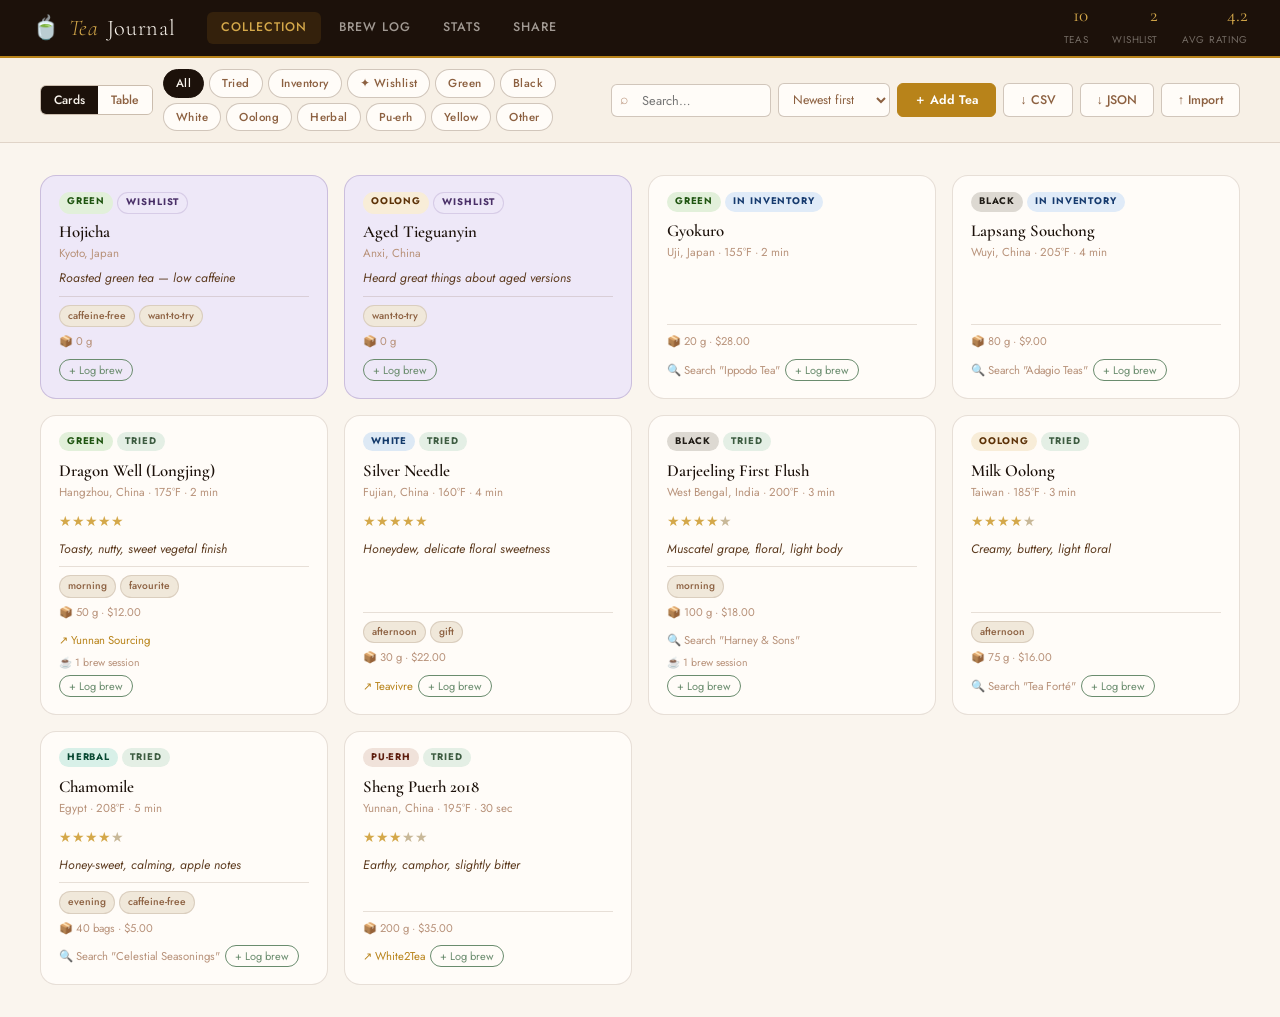
==== index.html @ 61eee1e4 "first commit" ====
<!DOCTYPE html>
<html lang="en">
<head>
  <meta charset="UTF-8">
  <meta name="viewport" content="width=device-width, initial-scale=1.0">
  <title>Tea Journal — Collection</title>
  <link rel="stylesheet" href="css/styles.css">
  <style>
    .view-toggle { display: flex; border: 1px solid var(--border-d); border-radius: var(--r-sm); overflow: hidden; }
    .view-btn { padding: 5px 13px; font-size: 0.76rem; font-family: var(--font-body); font-weight: 500; background: var(--surface); border: none; cursor: pointer; color: var(--ink-soft); transition: all 0.15s; }
    .view-btn.active { background: var(--ink); color: var(--cream); }

    /* Add panel */
    .add-panel {
      background: var(--surface);
      border: 1px solid var(--border);
      border-radius: var(--r-lg);
      padding: 1.75rem;
      margin-bottom: 1.75rem;
      box-shadow: var(--shadow);
      display: none;
    }
    .add-panel.open { display: block; animation: panel-in 0.2s ease; }
    @keyframes panel-in { from { opacity: 0; transform: translateY(-8px); } to { opacity: 1; transform: none; } }
    .panel-header { display: flex; align-items: center; justify-content: space-between; margin-bottom: 1.5rem; }
    .panel-header h2 { font-family: var(--font-display); font-size: 1.6rem; font-weight: 400; }
    .panel-hint { font-size: 0.75rem; color: var(--ink-faint); font-style: italic; }
    .panel-footer { display: flex; align-items: center; justify-content: space-between; margin-top: 1.25rem; flex-wrap: wrap; gap: 10px; }
    .panel-footer-right { display: flex; gap: 8px; }

    /* Brew log inside modal */
    .brew-form-section { background: var(--cream-d); border-radius: var(--r-md); padding: 1.1rem; margin-top: 1rem; }
    .brew-form-section h4 { font-size: 0.75rem; font-weight: 600; text-transform: uppercase; letter-spacing: 0.08em; color: var(--ink-soft); margin-bottom: 10px; }
  </style>
</head>
<body>

<!-- MAIN CONTENT (nav injected by JS) -->
<div class="page">

  <!-- Toolbar -->
  <div class="toolbar">
    <div class="view-toggle">
      <button class="view-btn active" id="btn-cards" onclick="setView('cards')">Cards</button>
      <button class="view-btn" id="btn-table" onclick="setView('table')">Table</button>
    </div>
    <div class="filter-chips" id="filter-chips">
      <span class="chip active" data-filter="all">All</span>
      <span class="chip sage" data-filter="tried">Tried</span>
      <span class="chip" data-filter="inventory">Inventory</span>
      <span class="chip wish" data-filter="wishlist">✦ Wishlist</span>
      <span class="chip" data-filter="Green">Green</span>
      <span class="chip" data-filter="Black">Black</span>
      <span class="chip" data-filter="White">White</span>
      <span class="chip" data-filter="Oolong">Oolong</span>
      <span class="chip" data-filter="Herbal">Herbal</span>
      <span class="chip" data-filter="Pu-erh">Pu-erh</span>
      <span class="chip" data-filter="Yellow">Yellow</span>
      <span class="chip" data-filter="Other">Other</span>
    </div>
    <div class="toolbar-right">
      <div class="search-box">
        <span class="icon">⌕</span>
        <input type="text" id="search-input" placeholder="Search…" oninput="render()">
      </div>
      <select class="sort-select" id="sort-select" onchange="render()">
        <option value="added-desc">Newest first</option>
        <option value="added-asc">Oldest first</option>
        <option value="name-asc">Name A–Z</option>
        <option value="rating-desc">Highest rated</option>
        <option value="qty-asc">Low stock</option>
      </select>
      <button class="btn btn-gold" onclick="toggleAddPanel()">＋ Add Tea</button>
      <button class="btn" onclick="UI.exportCSV()">↓ CSV</button>
      <button class="btn" onclick="UI.exportJSON()">↓ JSON</button>
      <button class="btn" onclick="openImport()">↑ Import</button>
    </div>
  </div>

  <div class="page-body">

    <!-- Add / Edit Panel -->
    <div class="add-panel" id="add-panel">
      <div class="panel-header">
        <h2 id="panel-title">Add a Tea</h2>
        <span class="panel-hint">✦ Enter name &amp; type, then let AI fill in brew details</span>
      </div>

      <div class="form-section">
        <h4>Basic Info</h4>
        <div class="form-grid form-grid-auto">
          <div class="field">
            <label>Tea Name *</label>
            <input id="f-name" placeholder="e.g. Silver Needle">
          </div>
          <div class="field">
            <label>Type</label>
            <select id="f-type">
              <option>Green</option><option>Black</option><option>White</option>
              <option>Oolong</option><option>Pu-erh</option><option>Herbal</option>
              <option>Yellow</option><option>Other</option>
            </select>
          </div>
          <div class="field">
            <label>Origin / Region</label>
            <input id="f-origin" placeholder="Fujian, China">
          </div>
          <div class="field">
            <label>Status</label>
            <select id="f-status">
              <option value="inventory">In inventory (not tried yet)</option>
              <option value="tried">Tried it</option>
              <option value="wishlist">Wishlist — want to try</option>
            </select>
          </div>
        </div>
      </div>

      <div class="form-section">
        <h4>Inventory</h4>
        <div class="form-grid form-grid-auto">
          <div class="field">
            <label>Quantity</label>
            <input id="f-qty" type="number" placeholder="50">
          </div>
          <div class="field">
            <label>Unit</label>
            <select id="f-unit">
              <option>g</option><option>oz</option><option>bags</option><option>sachets</option><option>cakes</option>
            </select>
          </div>
          <div class="field">
            <label>Where Bought</label>
            <input id="f-where" placeholder="Harney &amp; Sons">
          </div>
          <div class="field">
            <label>Product URL</label>
            <input id="f-url" type="url" placeholder="https://…">
          </div>
          <div class="field">
            <label>Price Paid ($)</label>
            <input id="f-price" type="number" step="0.01" placeholder="12.00">
          </div>
        </div>
      </div>

      <div class="form-section">
        <h4>Brew</h4>
        <div class="form-grid form-grid-auto">
          <div class="field">
            <label>Brew Temp (°F)</label>
            <input id="f-temp" type="number" placeholder="175">
          </div>
          <div class="field">
            <label>Steep Time</label>
            <input id="f-steep" placeholder="3 min">
          </div>
        </div>
      </div>

      <div class="form-section">
        <h4>Tasting</h4>
        <div class="form-grid form-grid-2">
          <div class="field">
            <label>Tasting Notes</label>
            <textarea id="f-notes" placeholder="Floral, honey, smooth finish…"></textarea>
          </div>
          <div>
            <div class="field" style="margin-bottom: 12px;">
              <label>Rating</label>
              <div id="f-stars-wrap"></div>
              <p style="font-size:0.68rem;color:var(--ink-faint);margin-top:4px;">Leave blank for inventory or wishlist</p>
            </div>
            <div class="field">
              <label>Photo</label>
              <div id="f-photo-wrap"></div>
            </div>
          </div>
        </div>
      </div>

      <div class="form-section">
        <h4>Tags</h4>
        <div id="f-tags-wrap"></div>
        <p style="font-size:0.68rem;color:var(--ink-faint);margin-top:5px;">e.g. morning, caffeine-free, gift — press Enter to add</p>
      </div>

      <div class="panel-footer">
        <button class="ai-btn" id="ai-btn" onclick="runAI()">
          <span class="ai-icon">✦</span>
          <span class="ai-spinner">↻</span>
          AI Suggest Brew &amp; Notes
        </button>
        <div class="panel-footer-right">
          <button class="btn" onclick="cancelForm()">Cancel</button>
          <button class="btn btn-gold" id="form-submit" onclick="submitForm()">Add to Journal</button>
        </div>
      </div>
    </div>

    <!-- CARD VIEW -->
    <div id="view-cards">
      <div class="card-grid" id="card-grid"></div>
    </div>

    <!-- TABLE VIEW -->
    <div id="view-table" style="display:none;">
      <div class="table-wrap">
        <table>
          <thead>
            <tr>
              <th onclick="sortBy('name')">Name</th>
              <th>Type</th>
              <th>Origin</th>
              <th>Status</th>
              <th onclick="sortBy('qty')">Qty</th>
              <th onclick="sortBy('rating')">Rating</th>
              <th>Temp</th>
              <th>Steep</th>
              <th>Notes</th>
              <th>Tags</th>
              <th>Source</th>
              <th onclick="sortBy('price')">Price</th>
              <th onclick="sortBy('added')">Added</th>
              <th></th>
            </tr>
          </thead>
          <tbody id="tbl-body"></tbody>
        </table>
      </div>
    </div>

  </div>
</div>

<!-- BREW LOG MODAL -->
<div class="overlay" id="brew-overlay">
  <div class="modal wide">
    <button class="modal-close" onclick="UI.closeModal('brew-overlay')">✕</button>
    <h3 id="brew-modal-title">Brew Log</h3>
    <div class="brew-entries" id="brew-entries-list"></div>
    <div class="brew-form-section">
      <h4>Log a session</h4>
      <div class="form-grid form-grid-3" style="margin-bottom:10px;">
        <div class="field"><label>Date</label><input type="date" id="bl-date"></div>
        <div class="field"><label>Temp (°F)</label><input type="number" id="bl-temp"></div>
        <div class="field"><label>Steep Time</label><input id="bl-steep"></div>
      </div>
      <div class="field" style="margin-bottom:10px;">
        <label>Session Notes</label>
        <textarea id="bl-notes" style="min-height:54px;" placeholder="How was it this time?"></textarea>
      </div>
      <div class="field" style="margin-bottom:12px;">
        <label>Session Rating</label>
        <div id="bl-stars-wrap"></div>
      </div>
      <button class="btn btn-sage" onclick="submitBrewEntry()">Log Session</button>
    </div>
    <div class="modal-actions">
      <button class="btn" onclick="UI.closeModal('brew-overlay')">Close</button>
    </div>
  </div>
</div>

<!-- EDIT MODAL -->
<div class="overlay" id="edit-overlay">
  <div class="modal wide">
    <button class="modal-close" onclick="UI.closeModal('edit-overlay')">✕</button>
    <h3>Edit Tea</h3>
    <div class="form-grid form-grid-2" style="margin-bottom:12px;">
      <div class="field"><label>Name</label><input id="e-name"></div>
      <div class="field"><label>Type</label>
        <select id="e-type"><option>Green</option><option>Black</option><option>White</option><option>Oolong</option><option>Pu-erh</option><option>Herbal</option><option>Yellow</option><option>Other</option></select>
      </div>
      <div class="field"><label>Origin</label><input id="e-origin"></div>
      <div class="field"><label>Status</label>
        <select id="e-status"><option value="inventory">Inventory</option><option value="tried">Tried</option><option value="wishlist">Wishlist</option></select>
      </div>
      <div class="field"><label>Qty</label><input type="number" id="e-qty"></div>
      <div class="field"><label>Unit</label><select id="e-unit"><option>g</option><option>oz</option><option>bags</option><option>sachets</option><option>cakes</option></select></div>
      <div class="field"><label>Brew Temp (°F)</label><input type="number" id="e-temp"></div>
      <div class="field"><label>Steep Time</label><input id="e-steep"></div>
      <div class="field"><label>Where Bought</label><input id="e-where"></div>
      <div class="field"><label>Product URL</label><input type="url" id="e-url"></div>
      <div class="field"><label>Price ($)</label><input type="number" step="0.01" id="e-price"></div>
      <div class="field"><label>Rating</label><div id="e-stars-wrap"></div></div>
    </div>
    <div class="field" style="margin-bottom:12px;"><label>Tasting Notes</label><textarea id="e-notes"></textarea></div>
    <div class="field" style="margin-bottom:16px;"><label>Tags</label><div id="e-tags-wrap"></div></div>
    <div class="modal-actions">
      <button class="btn" onclick="UI.closeModal('edit-overlay')">Cancel</button>
      <button class="btn btn-gold" onclick="saveEdit()">Save Changes</button>
    </div>
  </div>
</div>

<!-- IMPORT MODAL -->
<div class="overlay" id="import-overlay">
  <div class="modal narrow">
    <button class="modal-close" onclick="UI.closeModal('import-overlay')">✕</button>
    <h3>Import Backup</h3>
    <p style="font-size:0.85rem;color:var(--ink-soft);margin-bottom:1rem;">Select a JSON backup file. Teas will be merged — existing entries won't be duplicated.</p>
    <input type="file" id="import-file" accept=".json" style="display:none" onchange="handleImport(this)">
    <div class="modal-actions">
      <button class="btn btn-gold" onclick="document.getElementById('import-file').click()">Choose File</button>
      <button class="btn" onclick="UI.closeModal('import-overlay')">Cancel</button>
    </div>
  </div>
</div>

<script src="js/store.js"></script>
<script src="js/ui.js"></script>
<script src="js/layout.js"></script>
<script>
Layout.init();

// ── STATE ────────────────────────────────────────────────────────────────────
let currentView   = 'cards';
let currentFilter = 'all';
let editingId     = null;
let brewTeaId     = null;
let formStars, brewStars, editStars, formTags, editTags, formPhoto;

// ── INIT COMPONENTS ──────────────────────────────────────────────────────────
window.addEventListener('DOMContentLoaded', () => {
  formStars = UI.starsInput('f-stars-wrap');
  brewStars = UI.starsInput('bl-stars-wrap');
  editStars = UI.starsInput('e-stars-wrap');
  formTags  = UI.tagInput('f-tags-wrap');
  formPhoto = UI.photoUpload('f-photo-wrap');
  render();

  // Filter chips
  document.getElementById('filter-chips').addEventListener('click', e => {
    const chip = e.target.closest('.chip');
    if (!chip) return;
    currentFilter = chip.dataset.filter;
    document.querySelectorAll('.chip').forEach(c => c.classList.remove('active'));
    chip.classList.add('active');
    render();
  });
});

// ── VIEW ─────────────────────────────────────────────────────────────────────
function setView(v) {
  currentView = v;
  document.getElementById('view-cards').style.display = v === 'cards' ? '' : 'none';
  document.getElementById('view-table').style.display = v === 'table' ? '' : 'none';
  document.getElementById('btn-cards').classList.toggle('active', v === 'cards');
  document.getElementById('btn-table').classList.toggle('active', v === 'table');
  render();
}

function sortBy(key) {
  const sel = document.getElementById('sort-select');
  const cur = sel.value;
  const isAsc = cur === key + '-asc';
  sel.value = isAsc ? key + '-desc' : key + '-asc';
  render();
}

// ── DATA FILTERING ────────────────────────────────────────────────────────────
function getVisible() {
  const q    = document.getElementById('search-input').value.trim().toLowerCase();
  const sort = document.getElementById('sort-select').value;
  const STATUSES = ['tried', 'inventory', 'wishlist'];
  const TYPES    = ['Green','Black','White','Oolong','Pu-erh','Herbal','Yellow','Other'];

  let list = Store.getAll();

  if (STATUSES.includes(currentFilter)) list = list.filter(t => t.status === currentFilter);
  else if (TYPES.includes(currentFilter)) list = list.filter(t => t.type === currentFilter);

  if (q) list = list.filter(t =>
    [t.name, t.origin, t.type, t.notes, t.where, ...(t.tags || [])].join(' ').toLowerCase().includes(q)
  );

  list.sort((a, b) => {
    if (sort === 'name-asc')    return a.name.localeCompare(b.name);
    if (sort === 'rating-desc') return (b.rating || 0) - (a.rating || 0);
    if (sort === 'qty-asc')     return (a.qty === '' ? 9999 : +a.qty) - (b.qty === '' ? 9999 : +b.qty);
    if (sort === 'added-asc')   return (a.added || '').localeCompare(b.added || '');
    return (b.added || '').localeCompare(a.added || ''); // newest first
  });

  return list;
}

// ── RENDER ────────────────────────────────────────────────────────────────────
function render() {
  const list = getVisible();
  currentView === 'cards' ? renderCards(list) : renderTable(list);
}

function sourceLink(t) {
  if (t.url) return `<a class="card-link" href="${Utils.esc(t.url)}" target="_blank" rel="noopener">↗ ${Utils.esc(t.where || 'Product page')}</a>`;
  if (t.where) return `<a class="card-link search-link" href="${Utils.searchLink(t)}" target="_blank" rel="noopener">🔍 Search "${Utils.esc(t.where)}"</a>`;
  return '';
}

function renderCards(list) {
  const grid = document.getElementById('card-grid');
  if (!list.length) {
    grid.innerHTML = `<div class="empty-state" style="grid-column:1/-1;"><div class="empty-icon">🍵</div><p>No teas match your search or filter.</p><button class="btn btn-gold" onclick="toggleAddPanel()">＋ Add your first tea</button></div>`;
    return;
  }
  grid.innerHTML = list.map(t => {
    const reorder = t.status === 'tried' && t.qty !== '' && Number(t.qty) < 30;
    const brewCount = (t.brews || []).length;
    const tagsHtml = (t.tags || []).length
      ? `<div class="card-tags tags-list">${t.tags.map(tag => `<span class="tag">${Utils.esc(tag)}</span>`).join('')}</div>`
      : '';
    return `
    <div class="tea-card ${t.status === 'wishlist' ? 'card-wishlist' : ''}">
      ${t.photo ? `<img class="card-photo" src="${t.photo}" alt="${Utils.esc(t.name)}">` : ''}
      <div class="card-body">
        <div class="card-top">
          <div class="card-badges">
            <span class="badge ${Utils.badgeClass(t.type)}">${t.type}</span>
            <span class="status-badge ${Utils.statusClass(t.status)}">${Utils.statusLabel(t.status)}</span>
          </div>
          <div class="card-menu">
            <button class="card-menu-btn" onclick="openEdit(${t.id})" title="Edit">✎</button>
            <button class="card-menu-btn" onclick="openBrew(${t.id})" title="Brew log">☕</button>
            <button class="card-menu-btn danger" onclick="deleteTea(${t.id})" title="Delete">✕</button>
          </div>
        </div>
        <div class="card-name">${Utils.esc(t.name)}</div>
        <div class="card-origin">${Utils.esc(t.origin)}${t.temp ? ' · ' + t.temp + '°F' : ''}${t.steep ? ' · ' + t.steep : ''}</div>
        ${t.rating ? `<div class="card-stars">${Utils.starsHtml(t.rating)}</div>` : ''}
        ${t.notes ? `<div class="card-notes">${Utils.esc(t.notes)}</div>` : ''}
        <div class="card-footer">
          ${tagsHtml}
          ${t.qty !== '' ? `<div class="card-meta">📦 ${t.qty} ${t.unit}${t.price ? ' · $' + Number(t.price).toFixed(2) : ''}</div>` : ''}
          ${sourceLink(t)}
          ${reorder ? `<div class="reorder-warning">⚑ Low stock — consider reordering</div>` : ''}
          ${brewCount ? `<div class="brew-session-count">☕ ${brewCount} brew session${brewCount > 1 ? 's' : ''}</div>` : ''}
          <button class="brew-log-trigger" onclick="openBrew(${t.id})">+ Log brew</button>
        </div>
      </div>
    </div>`;
  }).join('');
}

function renderTable(list) {
  const tbody = document.getElementById('tbl-body');
  if (!list.length) {
    tbody.innerHTML = `<tr><td colspan="14" style="text-align:center;padding:3rem;color:var(--ink-soft);font-style:italic;">No teas match your filter.</td></tr>`;
    return;
  }
  tbody.innerHTML = list.map(t => {
    const src = t.url
      ? `<a href="${Utils.esc(t.url)}" target="_blank" style="color:var(--gold);font-size:0.76rem;">↗ ${Utils.esc(t.where || 'Link')}</a>`
      : t.where
        ? `<a href="${Utils.searchLink(t)}" target="_blank" style="color:var(--ink-faint);font-size:0.76rem;">🔍 ${Utils.esc(t.where)}</a>`
        : '—';
    const tagsHtml = (t.tags || []).map(tag => `<span class="tag">${Utils.esc(tag)}</span>`).join('');
    return `
    <tr class="row-${t.status}">
      <td><strong>${Utils.esc(t.name)}</strong></td>
      <td><span class="badge ${Utils.badgeClass(t.type)}">${t.type}</span></td>
      <td>${Utils.esc(t.origin)}</td>
      <td><span class="status-badge ${Utils.statusClass(t.status)}">${Utils.statusLabel(t.status)}</span></td>
      <td>${t.qty !== '' ? t.qty + ' ' + t.unit : '—'}</td>
      <td>${t.rating ? Utils.starsHtml(t.rating) : '—'}</td>
      <td>${t.temp ? t.temp + '°F' : '—'}</td>
      <td>${t.steep || '—'}</td>
      <td class="td-notes">${Utils.esc(t.notes) || '—'}</td>
      <td><div class="tags-list">${tagsHtml || '—'}</div></td>
      <td>${src}</td>
      <td>${t.price !== '' ? '$' + Number(t.price).toFixed(2) : '—'}</td>
      <td>${Utils.formatDate(t.added)}</td>
      <td style="white-space:nowrap;">
        <button class="tbl-btn" onclick="openEdit(${t.id})" title="Edit">✎</button>
        <button class="tbl-btn" onclick="openBrew(${t.id})" title="Brew log">☕</button>
        <button class="tbl-btn danger" onclick="deleteTea(${t.id})" title="Delete">✕</button>
      </td>
    </tr>`;
  }).join('');
}

// ── ADD / EDIT FORM ───────────────────────────────────────────────────────────
function toggleAddPanel() {
  const panel = document.getElementById('add-panel');
  if (panel.classList.contains('open')) cancelForm();
  else {
    editingId = null;
    document.getElementById('panel-title').textContent = 'Add a Tea';
    document.getElementById('form-submit').textContent = 'Add to Journal';
    panel.classList.add('open');
    panel.scrollIntoView({ behavior: 'smooth', block: 'start' });
  }
}

function cancelForm() {
  document.getElementById('add-panel').classList.remove('open');
  resetForm();
  editingId = null;
}

function resetForm() {
  ['f-name','f-origin','f-qty','f-temp','f-steep','f-notes','f-where','f-url','f-price'].forEach(id => {
    const el = document.getElementById(id); if (el) el.value = '';
  });
  document.getElementById('f-type').value = 'Green';
  document.getElementById('f-status').value = 'inventory';
  document.getElementById('f-unit').value = 'g';
  formStars?.setValue(0);
  formTags?.setTags([]);
  formPhoto?.setData('');
}

function submitForm() {
  const name = document.getElementById('f-name').value.trim();
  if (!name) { document.getElementById('f-name').focus(); UI.toast('Tea name is required', 'error'); return; }

  const tea = {
    name,
    type:   document.getElementById('f-type').value,
    origin: document.getElementById('f-origin').value.trim() || '—',
    status: document.getElementById('f-status').value,
    qty:    parseFloat(document.getElementById('f-qty').value) || '',
    unit:   document.getElementById('f-unit').value,
    temp:   document.getElementById('f-temp').value.trim(),
    steep:  document.getElementById('f-steep').value.trim(),
    notes:  document.getElementById('f-notes').value.trim(),
    where:  document.getElementById('f-where').value.trim(),
    url:    document.getElementById('f-url').value.trim(),
    price:  parseFloat(document.getElementById('f-price').value) || '',
    rating: formStars?.getValue() || 0,
    tags:   formTags?.getTags() || [],
    photo:  formPhoto?.getData() || '',
  };

  if (editingId) {
    Store.update(editingId, tea);
    UI.toast(`"${name}" updated ✓`, 'success');
  } else {
    Store.add(tea);
    UI.toast(`"${name}" added to journal ✓`, 'success');
  }

  cancelForm();
  render();
}

function runAI() {
  const name = document.getElementById('f-name').value.trim();
  const type = document.getElementById('f-type').value;
  if (!name) { document.getElementById('f-name').focus(); UI.toast('Enter a tea name first', 'error'); return; }
  UI.aiSuggest({
    name, type, btnId: 'ai-btn',
    onResult: (json) => {
      const set = (id, val) => { if (val && !document.getElementById(id).value) document.getElementById(id).value = val; };
      set('f-temp', json.temp_f);
      set('f-steep', json.steep_time);
      set('f-notes', json.notes);
      set('f-origin', json.origin);
      if (json.tags && formTags) {
        const cur = formTags.getTags();
        const merged = [...new Set([...cur, ...(json.tags || [])])];
        formTags.setTags(merged);
      }
    }
  });
}

// ── EDIT MODAL ────────────────────────────────────────────────────────────────
function openEdit(id) {
  const t = Store.getById(id);
  if (!t) return;
  editingId = id;

  const sv = (eid, val) => { const el = document.getElementById(eid); if (el) el.value = val || ''; };
  sv('e-name', t.name);
  sv('e-origin', t.origin === '—' ? '' : t.origin);
  document.getElementById('e-type').value   = t.type;
  document.getElementById('e-status').value = t.status;
  sv('e-qty', t.qty); 
  document.getElementById('e-unit').value = t.unit || 'g';
  sv('e-temp', t.temp); sv('e-steep', t.steep);
  sv('e-where', t.where); sv('e-url', t.url);
  sv('e-price', t.price); sv('e-notes', t.notes);

  // Reinit components each time
  editStars = UI.starsInput('e-stars-wrap', t.rating || 0);
  editTags  = UI.tagInput('e-tags-wrap', t.tags || []);

  UI.openModal('edit-overlay');
}

function saveEdit() {
  const t = Store.getById(editingId);
  if (!t) return;
  const gv = id => (document.getElementById(id)?.value || '');
  Store.update(editingId, {
    name:   gv('e-name').trim() || t.name,
    type:   gv('e-type'),
    origin: gv('e-origin').trim() || '—',
    status: gv('e-status'),
    qty:    parseFloat(gv('e-qty')) || '',
    unit:   gv('e-unit'),
    temp:   gv('e-temp').trim(),
    steep:  gv('e-steep').trim(),
    where:  gv('e-where').trim(),
    url:    gv('e-url').trim(),
    price:  parseFloat(gv('e-price')) || '',
    notes:  gv('e-notes').trim(),
    rating: editStars?.getValue() || 0,
    tags:   editTags?.getTags() || [],
  });
  UI.toast('Changes saved ✓', 'success');
  UI.closeModal('edit-overlay');
  editingId = null;
  render();
}

function deleteTea(id) {
  const t = Store.getById(id);
  if (!t) return;
  if (!confirm(`Remove "${t.name}" from your journal?`)) return;
  Store.remove(id);
  UI.toast(`"${t.name}" removed`);
  render();
}

// ── BREW LOG ──────────────────────────────────────────────────────────────────
function openBrew(id) {
  brewTeaId = id;
  const t = Store.getById(id);
  document.getElementById('brew-modal-title').textContent = `Brew Log — ${t.name}`;
  document.getElementById('bl-date').value  = new Date().toISOString().slice(0, 10);
  document.getElementById('bl-temp').value  = t.temp || '';
  document.getElementById('bl-steep').value = t.steep || '';
  document.getElementById('bl-notes').value = '';
  brewStars = UI.starsInput('bl-stars-wrap', 0);
  renderBrewEntries(t);
  UI.openModal('brew-overlay');
}

function renderBrewEntries(t) {
  const container = document.getElementById('brew-entries-list');
  const brews = (t.brews || []).slice().reverse();
  if (!brews.length) {
    container.innerHTML = '<p style="font-size:0.82rem;color:var(--ink-faint);font-style:italic;">No sessions logged yet.</p>';
    return;
  }
  container.innerHTML = brews.map((b, ri) => {
    const realIdx = t.brews.length - 1 - ri;
    return `
    <div class="brew-entry">
      <div class="brew-entry-header">
        <span class="brew-date">${Utils.formatDate(b.date)}</span>
        <button class="brew-delete" onclick="deleteBrewEntry(${b.id})">✕</button>
      </div>
      <div class="brew-meta">${b.temp ? b.temp + '°F' : ''} ${b.steep ? '· ' + b.steep : ''}</div>
      ${b.rating ? `<div>${Utils.starsHtml(b.rating)}</div>` : ''}
      ${b.notes ? `<div class="brew-notes-text">${Utils.esc(b.notes)}</div>` : ''}
    </div>`;
  }).join('');
}

function submitBrewEntry() {
  const t = Store.getById(brewTeaId);
  if (!t) return;
  Store.addBrew(brewTeaId, {
    date:   document.getElementById('bl-date').value || new Date().toISOString().slice(0, 10),
    temp:   document.getElementById('bl-temp').value,
    steep:  document.getElementById('bl-steep').value,
    notes:  document.getElementById('bl-notes').value.trim(),
    rating: brewStars?.getValue() || 0,
  });
  document.getElementById('bl-notes').value = '';
  brewStars = UI.starsInput('bl-stars-wrap', 0);
  const updated = Store.getById(brewTeaId);
  renderBrewEntries(updated);
  UI.toast('Session logged ✓', 'success');
  render();
}

function deleteBrewEntry(brewId) {
  Store.removeBrew(brewTeaId, brewId);
  const updated = Store.getById(brewTeaId);
  renderBrewEntries(updated);
  render();
}

// ── IMPORT ────────────────────────────────────────────────────────────────────
function openImport() { UI.openModal('import-overlay'); }

function handleImport(input) {
  const file = input.files[0]; if (!file) return;
  const reader = new FileReader();
  reader.onload = e => {
    try {
      const data = JSON.parse(e.target.result);
      if (!Array.isArray(data)) throw new Error();
      if (confirm(`Import ${data.length} teas? Existing entries won't be duplicated.`)) {
        Store.importData(data);
        UI.toast(`${data.length} teas imported ✓`, 'success');
        UI.closeModal('import-overlay');
        render();
      }
    } catch { UI.toast('Invalid backup file', 'error'); }
  };
  reader.readAsText(file);
}
</script>
</body>
</html>
---- css/styles.css ----
/* ── TEA JOURNAL · DESIGN SYSTEM ─────────────────────────────────────────── */
@import url('https://fonts.googleapis.com/css2?family=Cormorant+Garamond:ital,wght@0,300;0,400;0,600;1,300;1,400&family=Jost:wght@300;400;500;600&display=swap');

:root {
  --ink:        #1C110A;
  --ink-mid:    #5C3A1E;
  --ink-soft:   #8C6040;
  --ink-faint:  #B8927A;
  --cream:      #FAF5EE;
  --cream-d:    #F0E8DA;
  --cream-dd:   #E2D4C0;
  --cream-ddd:  #C8B898;
  --gold:       #B8831A;
  --gold-l:     #D4A84A;
  --gold-pale:  #F5E8C8;
  --gold-bg:    #FDF6E4;
  --sage:       #6A8C6E;
  --sage-l:     #E4EFE5;
  --sage-d:     #3D5C41;
  --wish:       #7A5C9E;
  --wish-l:     #EEE8F8;
  --wish-d:     #4A3068;
  --red:        #A03028;
  --red-l:      #F5E4E2;
  --surface:    #FFFCF8;
  --surface-d:  #F7F0E6;
  --border:     rgba(92, 58, 30, 0.15);
  --border-d:   rgba(92, 58, 30, 0.28);
  --shadow-sm:  0 1px 4px rgba(28,17,10,0.07);
  --shadow:     0 3px 12px rgba(28,17,10,0.10);
  --shadow-md:  0 6px 24px rgba(28,17,10,0.14);
  --shadow-lg:  0 12px 48px rgba(28,17,10,0.18);
  --r-sm:       6px;
  --r-md:       10px;
  --r-lg:       16px;
  --r-xl:       24px;
  --font-display: 'Cormorant Garamond', Georgia, serif;
  --font-body:    'Jost', sans-serif;
  --nav-h:      58px;
}

*, *::before, *::after { box-sizing: border-box; margin: 0; padding: 0; }

html { scroll-behavior: smooth; }

body {
  font-family: var(--font-body);
  background: var(--cream);
  color: var(--ink);
  line-height: 1.6;
  -webkit-font-smoothing: antialiased;
}

/* ── TYPOGRAPHY ── */
h1, h2, h3 { font-family: var(--font-display); line-height: 1.15; }
h1 { font-size: clamp(2rem, 5vw, 3.2rem); font-weight: 300; }
h2 { font-size: clamp(1.4rem, 3vw, 2rem); font-weight: 400; }
h3 { font-size: 1.2rem; font-weight: 400; }

/* ── NAV ── */
.nav {
  position: sticky; top: 0; z-index: 200;
  height: var(--nav-h);
  background: var(--ink);
  display: flex; align-items: center;
  padding: 0 2rem;
  gap: 2rem;
  border-bottom: 2px solid var(--gold);
}
.nav-brand {
  font-family: var(--font-display);
  font-size: 1.4rem;
  font-weight: 300;
  color: var(--cream);
  letter-spacing: 0.03em;
  text-decoration: none;
  flex-shrink: 0;
  display: flex; align-items: center; gap: 8px;
}
.nav-brand em { font-style: italic; color: var(--gold-l); }
.nav-links { display: flex; gap: 4px; flex: 1; }
.nav-link {
  font-family: var(--font-body);
  font-size: 0.78rem;
  font-weight: 500;
  letter-spacing: 0.08em;
  text-transform: uppercase;
  color: rgba(250,245,238,0.6);
  text-decoration: none;
  padding: 6px 14px;
  border-radius: var(--r-sm);
  transition: color 0.15s, background 0.15s;
}
.nav-link:hover { color: var(--cream); background: rgba(255,255,255,0.07); }
.nav-link.active { color: var(--gold-l); background: rgba(184,131,26,0.15); }
.nav-stats {
  display: flex; gap: 1.5rem;
  margin-left: auto;
  flex-shrink: 0;
}
.nav-stat { text-align: right; }
.nav-stat-n {
  font-family: var(--font-display);
  font-size: 1.2rem;
  color: var(--gold-l);
  line-height: 1;
  display: block;
}
.nav-stat-l {
  font-size: 0.62rem;
  color: rgba(250,245,238,0.4);
  text-transform: uppercase;
  letter-spacing: 0.07em;
}

/* ── PAGE SHELL ── */
.page { min-height: calc(100vh - var(--nav-h)); }
.page-header {
  background: linear-gradient(135deg, var(--ink) 0%, #2E1A08 100%);
  padding: 3rem 2.5rem 2.5rem;
  border-bottom: 1px solid rgba(184,131,26,0.3);
  position: relative;
  overflow: hidden;
}
.page-header::before {
  content: '';
  position: absolute; inset: 0;
  background: radial-gradient(ellipse at 70% 50%, rgba(184,131,26,0.12) 0%, transparent 60%);
  pointer-events: none;
}
.page-header h1 { color: var(--cream); position: relative; }
.page-header p  { color: var(--gold-l); font-size: 0.85rem; margin-top: 6px; letter-spacing: 0.04em; position: relative; }
.page-body { padding: 2rem 2.5rem; }

/* ── TOOLBAR ── */
.toolbar {
  background: var(--surface-d);
  border-bottom: 1px solid var(--border);
  padding: 0.7rem 2.5rem;
  display: flex; align-items: center; gap: 10px; flex-wrap: wrap;
}
.filter-chips { display: flex; gap: 5px; flex-wrap: wrap; flex: 1; }
.chip {
  padding: 4px 12px;
  border-radius: 20px;
  border: 1px solid var(--border-d);
  background: var(--surface);
  font-family: var(--font-body);
  font-size: 0.72rem;
  font-weight: 500;
  letter-spacing: 0.04em;
  cursor: pointer;
  color: var(--ink-soft);
  transition: all 0.15s;
  user-select: none;
}
.chip:hover { border-color: var(--gold); color: var(--ink); }
.chip.active { background: var(--ink); color: var(--cream); border-color: var(--ink); }
.chip.wish.active { background: var(--wish); border-color: var(--wish); }
.chip.sage.active { background: var(--sage); border-color: var(--sage); color: #fff; }

/* ── SEARCH & SORT ── */
.search-box {
  position: relative;
  flex-shrink: 0;
}
.search-box input {
  padding: 6px 10px 6px 30px;
  border: 1px solid var(--border-d);
  border-radius: var(--r-sm);
  background: var(--surface);
  font-family: var(--font-body);
  font-size: 0.8rem;
  color: var(--ink);
  width: 160px;
  outline: none;
  transition: border-color 0.15s, width 0.2s;
}
.search-box input:focus { border-color: var(--gold); width: 210px; }
.search-box .icon { position: absolute; left: 9px; top: 50%; transform: translateY(-50%); font-size: 0.85rem; color: var(--ink-faint); pointer-events: none; }
.sort-select {
  padding: 6px 10px;
  border: 1px solid var(--border-d);
  border-radius: var(--r-sm);
  background: var(--surface);
  font-family: var(--font-body);
  font-size: 0.78rem;
  color: var(--ink-soft);
  cursor: pointer;
  outline: none;
}
.toolbar-right { display: flex; gap: 7px; margin-left: auto; align-items: center; flex-shrink: 0; }

/* ── BUTTONS ── */
.btn {
  display: inline-flex; align-items: center; gap: 6px;
  padding: 7px 16px;
  border-radius: var(--r-sm);
  border: 1px solid var(--border-d);
  background: var(--surface);
  font-family: var(--font-body);
  font-size: 0.78rem;
  font-weight: 500;
  cursor: pointer;
  color: var(--ink-soft);
  text-decoration: none;
  transition: all 0.15s;
  white-space: nowrap;
}
.btn:hover { background: var(--cream-d); border-color: var(--gold); color: var(--ink); }
.btn-gold { background: var(--gold); color: #fff; border-color: var(--gold); font-weight: 600; }
.btn-gold:hover { background: #9a6e10; border-color: #9a6e10; color: #fff; }
.btn-sage { background: var(--sage); color: #fff; border-color: var(--sage); font-weight: 600; }
.btn-sage:hover { background: var(--sage-d); border-color: var(--sage-d); color: #fff; }
.btn-ghost { background: transparent; border-color: rgba(250,245,238,0.3); color: rgba(250,245,238,0.8); }
.btn-ghost:hover { background: rgba(255,255,255,0.1); border-color: var(--gold-l); color: var(--cream); }
.btn-sm { padding: 4px 10px; font-size: 0.72rem; }
.btn-icon { padding: 5px 8px; }

/* ── FORM ELEMENTS ── */
.field { display: flex; flex-direction: column; gap: 4px; }
.field label {
  font-size: 0.68rem;
  font-weight: 600;
  text-transform: uppercase;
  letter-spacing: 0.09em;
  color: var(--ink-soft);
}
.field input, .field select, .field textarea {
  padding: 8px 12px;
  border: 1px solid var(--border-d);
  border-radius: var(--r-sm);
  background: var(--cream);
  font-family: var(--font-body);
  font-size: 0.88rem;
  color: var(--ink);
  outline: none;
  transition: border-color 0.15s, box-shadow 0.15s;
}
.field input:focus, .field select:focus, .field textarea:focus {
  border-color: var(--gold);
  box-shadow: 0 0 0 3px rgba(184,131,26,0.12);
}
.field textarea { resize: vertical; min-height: 70px; line-height: 1.5; }

/* ── STAR RATING ── */
.stars-input { display: flex; gap: 5px; }
.stars-input .star {
  font-size: 1.4rem;
  cursor: pointer;
  color: var(--cream-ddd);
  transition: color 0.1s, transform 0.1s;
  line-height: 1;
  user-select: none;
}
.stars-input .star:hover,
.stars-input .star.filled { color: var(--gold-l); }
.stars-input .star:hover { transform: scale(1.15); }

/* ── DISPLAY STARS ── */
.star { color: var(--cream-ddd); font-size: 0.85rem; }
.star.filled { color: var(--gold-l); }

/* ── TYPE BADGES ── */
.badge {
  display: inline-block;
  font-size: 0.6rem;
  font-weight: 700;
  text-transform: uppercase;
  letter-spacing: 0.1em;
  padding: 2px 8px;
  border-radius: 20px;
}
.badge-green  { background: #E2F0DA; color: #1F5410; }
.badge-black  { background: #DDD9D2; color: #221E18; }
.badge-white  { background: #DDE9F5; color: #12396A; }
.badge-oolong { background: #F8EDD8; color: #5C3208; }
.badge-herbal { background: #D8F0E8; color: #0A4A34; }
.badge-puerh  { background: #F0E2DA; color: #5E1E0E; }
.badge-yellow { background: #FAF8DA; color: #5C5008; }
.badge-other  { background: #E8E4F8; color: #342880; }

/* ── STATUS BADGES ── */
.status-badge {
  display: inline-flex; align-items: center; gap: 4px;
  font-size: 0.6rem;
  font-weight: 700;
  text-transform: uppercase;
  letter-spacing: 0.09em;
  padding: 2px 8px;
  border-radius: 20px;
}
.status-tried     { background: var(--sage-l); color: var(--sage-d); }
.status-inventory { background: #E0EBF8; color: #163A6E; }
.status-wishlist  { background: var(--wish-l); color: var(--wish-d); border: 1px solid rgba(122,92,158,0.2); }

/* ── TAGS ── */
.tags-list { display: flex; flex-wrap: wrap; gap: 4px; }
.tag {
  font-size: 0.64rem;
  font-weight: 500;
  padding: 2px 8px;
  border-radius: 20px;
  background: var(--cream-d);
  color: var(--ink-soft);
  border: 1px solid var(--border);
  cursor: default;
}
.tag.removable { cursor: pointer; }
.tag.removable:hover { background: var(--red-l); color: var(--red); border-color: var(--red); }
input.tag-input {
  border: none;
  background: transparent;
  font-family: var(--font-body);
  font-size: 0.78rem;
  color: var(--ink);
  outline: none;
  width: 100px;
  padding: 2px 4px;
}
.tag-input-wrap {
  display: flex; flex-wrap: wrap; gap: 4px;
  padding: 6px 10px;
  border: 1px solid var(--border-d);
  border-radius: var(--r-sm);
  background: var(--cream);
  cursor: text;
  min-height: 38px;
  align-items: center;
  transition: border-color 0.15s;
}
.tag-input-wrap:focus-within { border-color: var(--gold); }

/* ── MODAL ── */
.overlay {
  display: none;
  position: fixed; inset: 0;
  background: rgba(28,17,10,0.55);
  backdrop-filter: blur(3px);
  z-index: 500;
  align-items: center; justify-content: center;
  padding: 1rem;
}
.overlay.open { display: flex; }
.modal {
  background: var(--surface);
  border-radius: var(--r-xl);
  padding: 2rem;
  width: 100%;
  max-width: 520px;
  box-shadow: var(--shadow-lg);
  max-height: 92vh;
  overflow-y: auto;
  position: relative;
}
.modal.wide { max-width: 680px; }
.modal.narrow { max-width: 420px; }
.modal-close {
  position: absolute; top: 1.25rem; right: 1.25rem;
  background: none; border: none; cursor: pointer;
  font-size: 1.1rem; color: var(--ink-faint);
  transition: color 0.15s;
}
.modal-close:hover { color: var(--ink); }
.modal h3 {
  font-family: var(--font-display);
  font-size: 1.5rem;
  font-weight: 400;
  margin-bottom: 1.25rem;
  color: var(--ink);
  padding-right: 2rem;
}
.modal-actions { display: flex; gap: 8px; justify-content: flex-end; margin-top: 1.5rem; flex-wrap: wrap; }

/* ── FORM GRID ── */
.form-grid { display: grid; gap: 12px; }
.form-grid-2 { grid-template-columns: 1fr 1fr; }
.form-grid-3 { grid-template-columns: 1fr 1fr 1fr; }
.form-grid-auto { grid-template-columns: repeat(auto-fill, minmax(170px, 1fr)); }
.form-section { margin-bottom: 1.25rem; }
.form-section h4 {
  font-size: 0.7rem;
  font-weight: 600;
  text-transform: uppercase;
  letter-spacing: 0.1em;
  color: var(--ink-faint);
  margin-bottom: 10px;
  padding-bottom: 6px;
  border-bottom: 1px solid var(--border);
}
.col-span-2 { grid-column: span 2; }
.col-span-3 { grid-column: span 3; }

/* ── PHOTO ── */
.photo-upload {
  border: 2px dashed var(--border-d);
  border-radius: var(--r-md);
  text-align: center;
  cursor: pointer;
  transition: border-color 0.15s, background 0.15s;
  background: var(--cream);
  position: relative;
  overflow: hidden;
  min-height: 80px;
  display: flex; align-items: center; justify-content: center;
}
.photo-upload:hover { border-color: var(--gold); background: var(--gold-bg); }
.photo-upload input { position: absolute; inset: 0; opacity: 0; cursor: pointer; width: 100%; height: 100%; }
.photo-upload p { font-size: 0.75rem; color: var(--ink-soft); pointer-events: none; }
.photo-upload img { width: 100%; height: 100px; object-fit: cover; display: none; border-radius: var(--r-sm); }
.photo-upload img.visible { display: block; }

/* ── AI BUTTON ── */
.ai-btn {
  display: inline-flex; align-items: center; gap: 6px;
  padding: 7px 14px;
  border-radius: var(--r-sm);
  border: 1px dashed var(--gold);
  background: var(--gold-bg);
  font-family: var(--font-body);
  font-size: 0.78rem;
  font-weight: 500;
  cursor: pointer;
  color: var(--ink-mid);
  transition: all 0.15s;
}
.ai-btn:hover { background: var(--gold-pale); }
.ai-spinner { display: none; animation: spin 0.8s linear infinite; }
.ai-btn.loading .ai-icon { display: none; }
.ai-btn.loading .ai-spinner { display: inline-block; }
@keyframes spin { to { transform: rotate(360deg); } }

/* ── CARDS ── */
.card-grid {
  display: grid;
  grid-template-columns: repeat(auto-fill, minmax(240px, 1fr));
  gap: 16px;
}
.tea-card {
  background: var(--surface);
  border: 1px solid var(--border);
  border-radius: var(--r-lg);
  overflow: hidden;
  transition: box-shadow 0.2s, transform 0.2s, border-color 0.2s;
  cursor: default;
  display: flex; flex-direction: column;
}
.tea-card:hover {
  box-shadow: var(--shadow-md);
  transform: translateY(-2px);
  border-color: var(--border-d);
}
.tea-card.card-wishlist { border-color: rgba(122,92,158,0.3); background: var(--wish-l); }
.tea-card.card-wishlist:hover { border-color: var(--wish); }
.card-photo { width: 100%; height: 120px; object-fit: cover; display: block; }
.card-body { padding: 1rem 1.1rem; flex: 1; display: flex; flex-direction: column; }
.card-top { display: flex; align-items: flex-start; justify-content: space-between; margin-bottom: 8px; }
.card-badges { display: flex; gap: 4px; flex-wrap: wrap; }
.card-menu { display: flex; gap: 2px; opacity: 0; transition: opacity 0.15s; }
.tea-card:hover .card-menu { opacity: 1; }
.card-menu-btn {
  background: none; border: none; cursor: pointer;
  font-size: 0.8rem; color: var(--cream-ddd);
  padding: 3px 5px; border-radius: 4px;
  transition: color 0.15s, background 0.15s;
}
.card-menu-btn:hover { color: var(--ink-mid); background: var(--cream-d); }
.card-menu-btn.danger:hover { color: var(--red); background: var(--red-l); }
.card-name {
  font-family: var(--font-display);
  font-size: 1.05rem;
  font-weight: 600;
  color: var(--ink);
  margin-bottom: 2px;
  line-height: 1.2;
}
.card-origin { font-size: 0.72rem; color: var(--ink-faint); margin-bottom: 7px; }
.card-stars { margin-bottom: 6px; }
.card-notes { font-size: 0.77rem; color: var(--ink-mid); line-height: 1.5; font-style: italic; margin-bottom: 8px; flex: 1; }
.card-footer { margin-top: auto; padding-top: 8px; border-top: 1px solid var(--border); }
.card-meta { font-size: 0.7rem; color: var(--ink-faint); margin-bottom: 5px; }
.card-tags { margin-bottom: 6px; }
.card-link { font-size: 0.71rem; color: var(--gold); text-decoration: none; display: inline-flex; align-items: center; gap: 3px; }
.card-link:hover { text-decoration: underline; }
.card-link.search-link { color: var(--ink-faint); }
.reorder-warning { font-size: 0.65rem; font-weight: 700; text-transform: uppercase; letter-spacing: 0.07em; color: var(--red); margin-top: 5px; }
.brew-log-trigger { font-size: 0.69rem; color: var(--sage); cursor: pointer; background: none; border: 1px solid var(--sage); border-radius: 12px; padding: 2px 9px; font-family: var(--font-body); transition: background 0.15s; }
.brew-log-trigger:hover { background: var(--sage-l); }
.brew-session-count { font-size: 0.66rem; color: var(--ink-faint); margin-top: 3px; }

/* ── TABLE ── */
.table-wrap { overflow-x: auto; border-radius: var(--r-lg); border: 1px solid var(--border); box-shadow: var(--shadow); }
table { width: 100%; border-collapse: collapse; background: var(--surface); font-size: 0.8rem; }
thead tr { background: var(--ink); }
thead th {
  padding: 11px 14px;
  text-align: left;
  font-family: var(--font-body);
  font-weight: 600;
  font-size: 0.67rem;
  text-transform: uppercase;
  letter-spacing: 0.09em;
  color: rgba(250,245,238,0.7);
  white-space: nowrap;
  cursor: pointer;
  user-select: none;
  transition: color 0.15s;
}
thead th:hover { color: var(--gold-l); }
tbody tr { border-bottom: 1px solid var(--border); transition: background 0.1s; }
tbody tr:hover { background: var(--cream-d); }
tbody tr:last-child { border-bottom: none; }
tbody td { padding: 9px 14px; color: var(--ink); vertical-align: middle; }
.td-notes { max-width: 160px; font-style: italic; color: var(--ink-soft); font-size: 0.76rem; }
tbody tr.row-inventory { background: #F0F6FC; }
tbody tr.row-wishlist { background: var(--wish-l); }
.tbl-btn { background: none; border: none; cursor: pointer; font-size: 0.78rem; color: var(--cream-ddd); padding: 2px 5px; border-radius: 4px; }
tr:hover .tbl-btn { color: var(--ink-soft); }
.tbl-btn.danger:hover { color: var(--red)!important; }

/* ── BREW LOG ── */
.brew-entries { display: flex; flex-direction: column; gap: 10px; margin: 1rem 0; }
.brew-entry {
  background: var(--cream);
  border: 1px solid var(--border);
  border-radius: var(--r-md);
  padding: 10px 12px;
  position: relative;
}
.brew-entry-header { display: flex; align-items: center; justify-content: space-between; margin-bottom: 4px; }
.brew-date { font-size: 0.68rem; color: var(--ink-soft); font-weight: 600; text-transform: uppercase; letter-spacing: 0.06em; }
.brew-meta { font-size: 0.78rem; color: var(--ink-soft); margin-bottom: 3px; }
.brew-notes-text { font-size: 0.8rem; color: var(--ink); font-style: italic; }
.brew-delete { background: none; border: none; cursor: pointer; font-size: 0.75rem; color: var(--cream-ddd); }
.brew-delete:hover { color: var(--red); }

/* ── SHARE / PRINT VIEW ── */
@media print {
  .nav, .toolbar, .page-header, .add-panel, .overlay, .no-print { display: none !important; }
  .share-only { display: block !important; }
  body { background: #fff; }
  .tea-card { break-inside: avoid; }
}
.share-only { display: none; }

/* ── STATS CARDS ── */
.stat-grid { display: grid; grid-template-columns: repeat(auto-fill, minmax(160px, 1fr)); gap: 14px; margin-bottom: 2rem; }
.stat-card {
  background: var(--surface);
  border: 1px solid var(--border);
  border-radius: var(--r-lg);
  padding: 1.2rem 1.4rem;
  position: relative;
  overflow: hidden;
}
.stat-card::after {
  content: '';
  position: absolute; bottom: 0; left: 0; right: 0;
  height: 3px;
  background: linear-gradient(90deg, var(--gold), var(--gold-l));
  opacity: 0.4;
}
.stat-card-num {
  font-family: var(--font-display);
  font-size: 2.2rem;
  font-weight: 300;
  color: var(--ink);
  line-height: 1;
  margin-bottom: 4px;
}
.stat-card-label { font-size: 0.7rem; font-weight: 600; text-transform: uppercase; letter-spacing: 0.09em; color: var(--ink-soft); }

/* ── EMPTY STATE ── */
.empty-state {
  text-align: center;
  padding: 5rem 2rem;
  color: var(--ink-soft);
}
.empty-state .empty-icon { font-size: 3rem; margin-bottom: 1rem; opacity: 0.5; }
.empty-state p { font-size: 0.9rem; max-width: 300px; margin: 0 auto 1.5rem; }

/* ── TOAST ── */
.toast-container { position: fixed; bottom: 1.5rem; right: 1.5rem; z-index: 9999; display: flex; flex-direction: column; gap: 8px; }
.toast {
  padding: 10px 16px;
  border-radius: var(--r-md);
  background: var(--ink);
  color: var(--cream);
  font-size: 0.82rem;
  box-shadow: var(--shadow-md);
  animation: toast-in 0.25s ease;
  max-width: 280px;
}
.toast.success { background: var(--sage-d); }
.toast.error { background: var(--red); }
@keyframes toast-in { from { opacity: 0; transform: translateY(10px); } to { opacity: 1; transform: none; } }

/* ── SCROLLBAR ── */
::-webkit-scrollbar { width: 6px; height: 6px; }
::-webkit-scrollbar-track { background: var(--cream-d); }
::-webkit-scrollbar-thumb { background: var(--cream-ddd); border-radius: 3px; }
::-webkit-scrollbar-thumb:hover { background: var(--ink-faint); }

/* ── RESPONSIVE ── */
@media (max-width: 768px) {
  .page-body { padding: 1.25rem; }
  .toolbar { padding: 0.6rem 1rem; }
  .page-header { padding: 2rem 1.25rem 1.5rem; }
  .nav { padding: 0 1rem; gap: 1rem; }
  .nav-stats { display: none; }
  .form-grid-2, .form-grid-3 { grid-template-columns: 1fr; }
  .col-span-2, .col-span-3 { grid-column: span 1; }
}
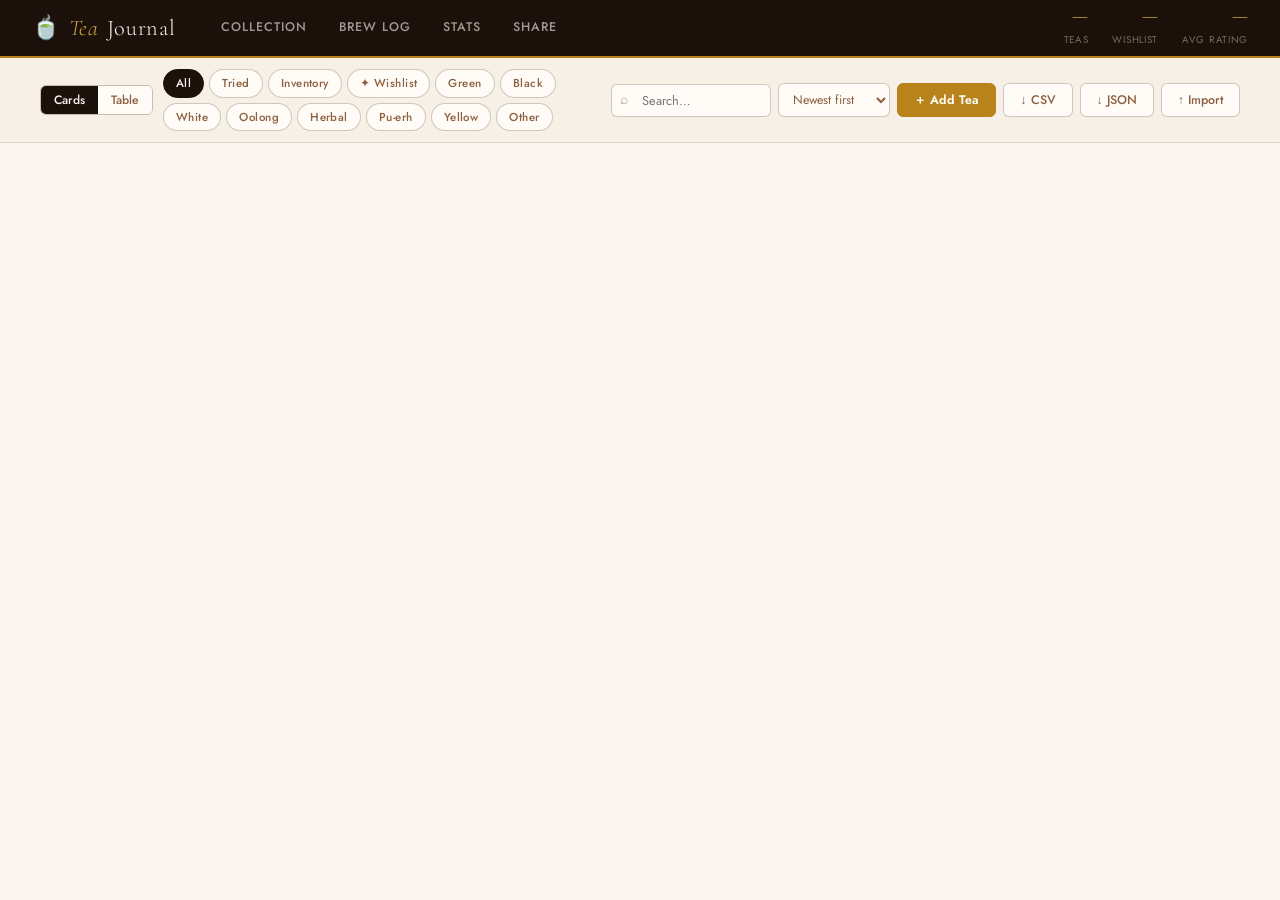
==== commit 1b27160a: "Remove AI button from panel footer Removed AI Suggest Brew & Notes button from footer." ====
--- a/index.html
+++ b/index.html
@@ -186,11 +186,6 @@
       </div>
 
       <div class="panel-footer">
-        <button class="ai-btn" id="ai-btn" onclick="runAI()">
-          <span class="ai-icon">✦</span>
-          <span class="ai-spinner">↻</span>
-          AI Suggest Brew &amp; Notes
-        </button>
         <div class="panel-footer-right">
           <button class="btn" onclick="cancelForm()">Cancel</button>
           <button class="btn btn-gold" id="form-submit" onclick="submitForm()">Add to Journal</button>
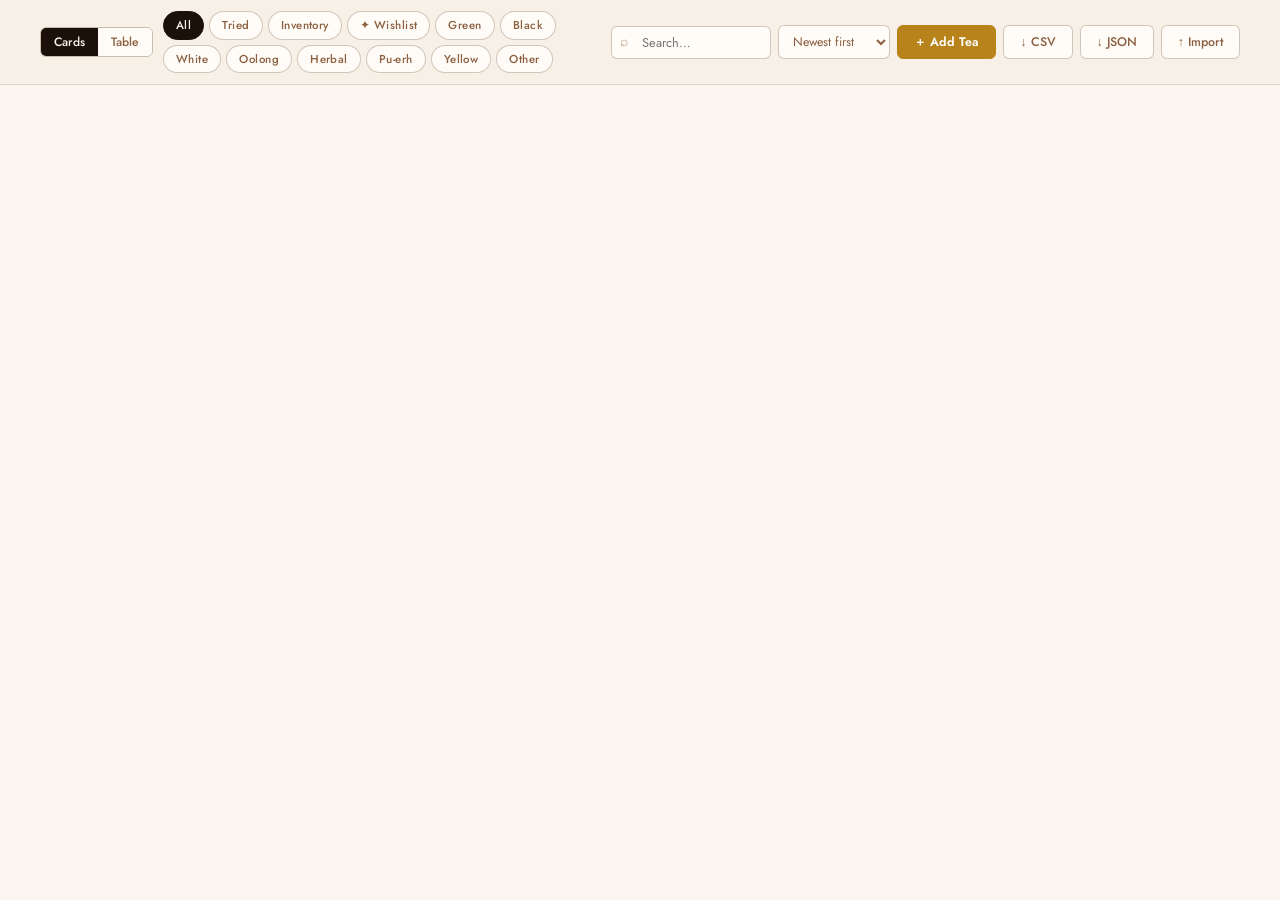
==== commit 25511d87: "Remove runAI function for AI suggestions Removed the runAI function that handles AI suggestions for " ====
--- a/index.html
+++ b/index.html
@@ -539,25 +539,6 @@
   render();
 }
 
-function runAI() {
-  const name = document.getElementById('f-name').value.trim();
-  const type = document.getElementById('f-type').value;
-  if (!name) { document.getElementById('f-name').focus(); UI.toast('Enter a tea name first', 'error'); return; }
-  UI.aiSuggest({
-    name, type, btnId: 'ai-btn',
-    onResult: (json) => {
-      const set = (id, val) => { if (val && !document.getElementById(id).value) document.getElementById(id).value = val; };
-      set('f-temp', json.temp_f);
-      set('f-steep', json.steep_time);
-      set('f-notes', json.notes);
-      set('f-origin', json.origin);
-      if (json.tags && formTags) {
-        const cur = formTags.getTags();
-        const merged = [...new Set([...cur, ...(json.tags || [])])];
-        formTags.setTags(merged);
-      }
-    }
-  });
 }
 
 // ── EDIT MODAL ────────────────────────────────────────────────────────────────
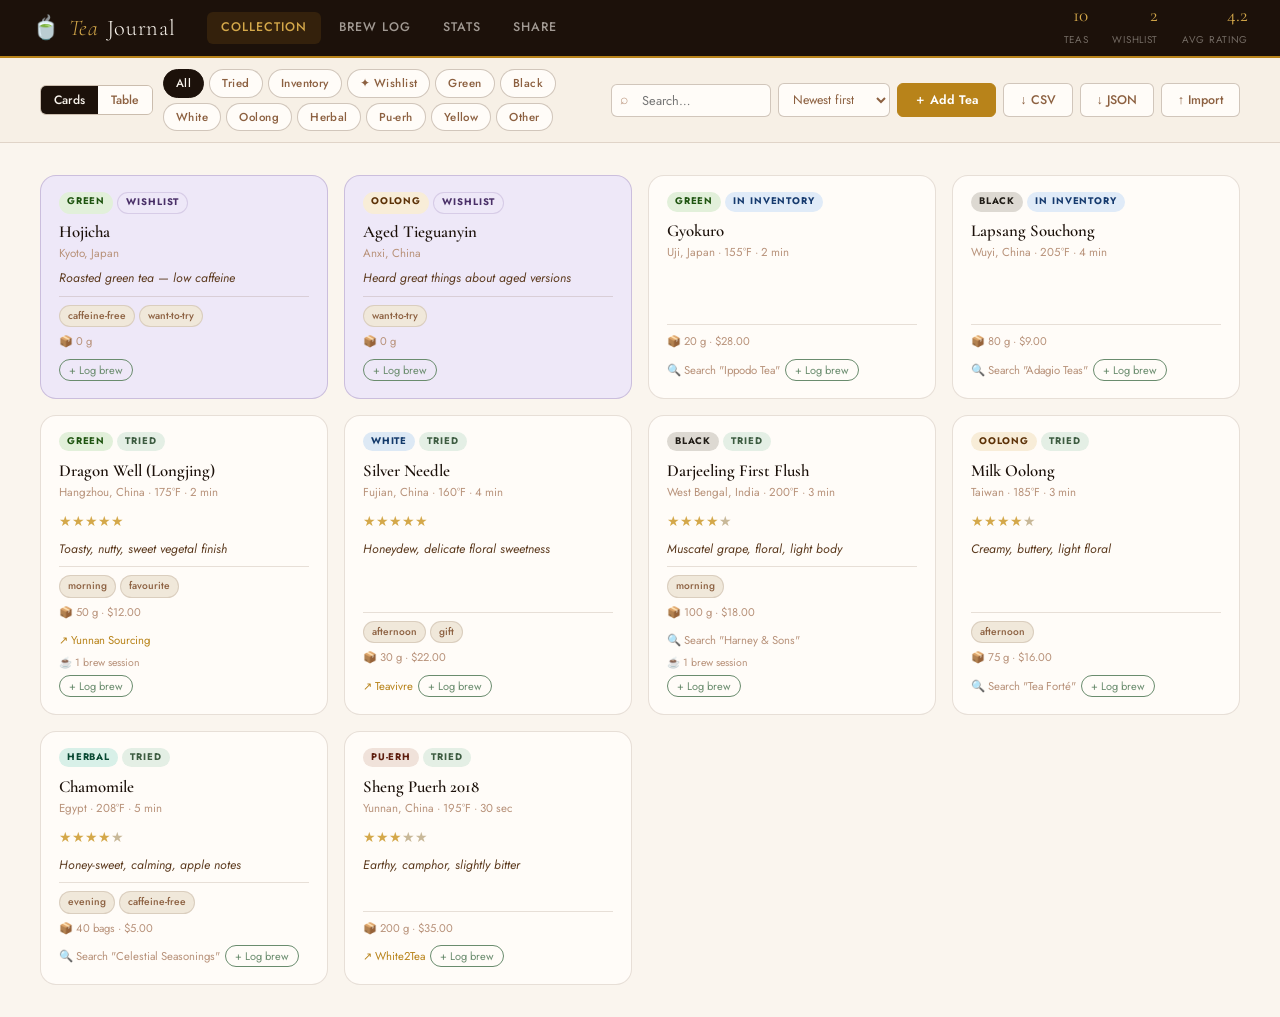
==== commit 858b1689: "Remove extraneous closing brace in index.html Remove unnecessary closing brace." ====
--- a/index.html
+++ b/index.html
@@ -539,7 +539,6 @@
   render();
 }
 
-}
 
 // ── EDIT MODAL ────────────────────────────────────────────────────────────────
 function openEdit(id) {
